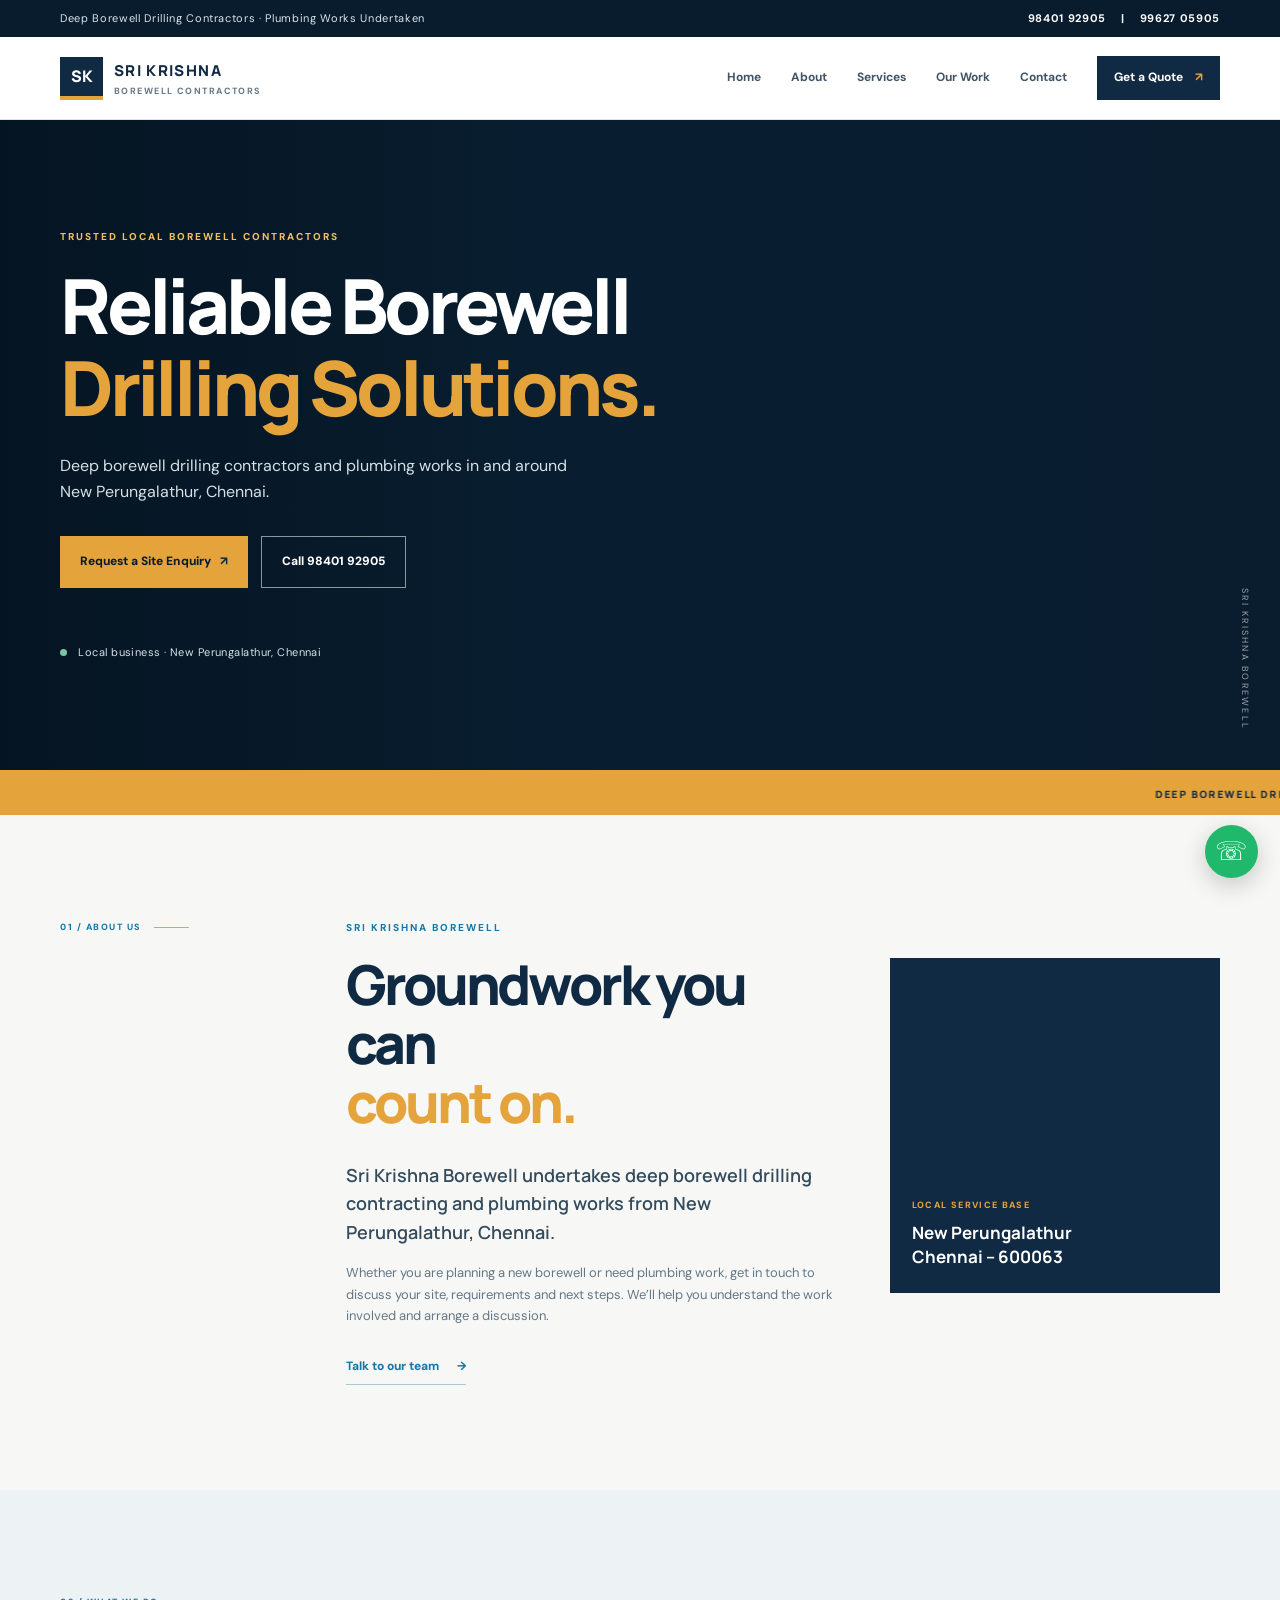
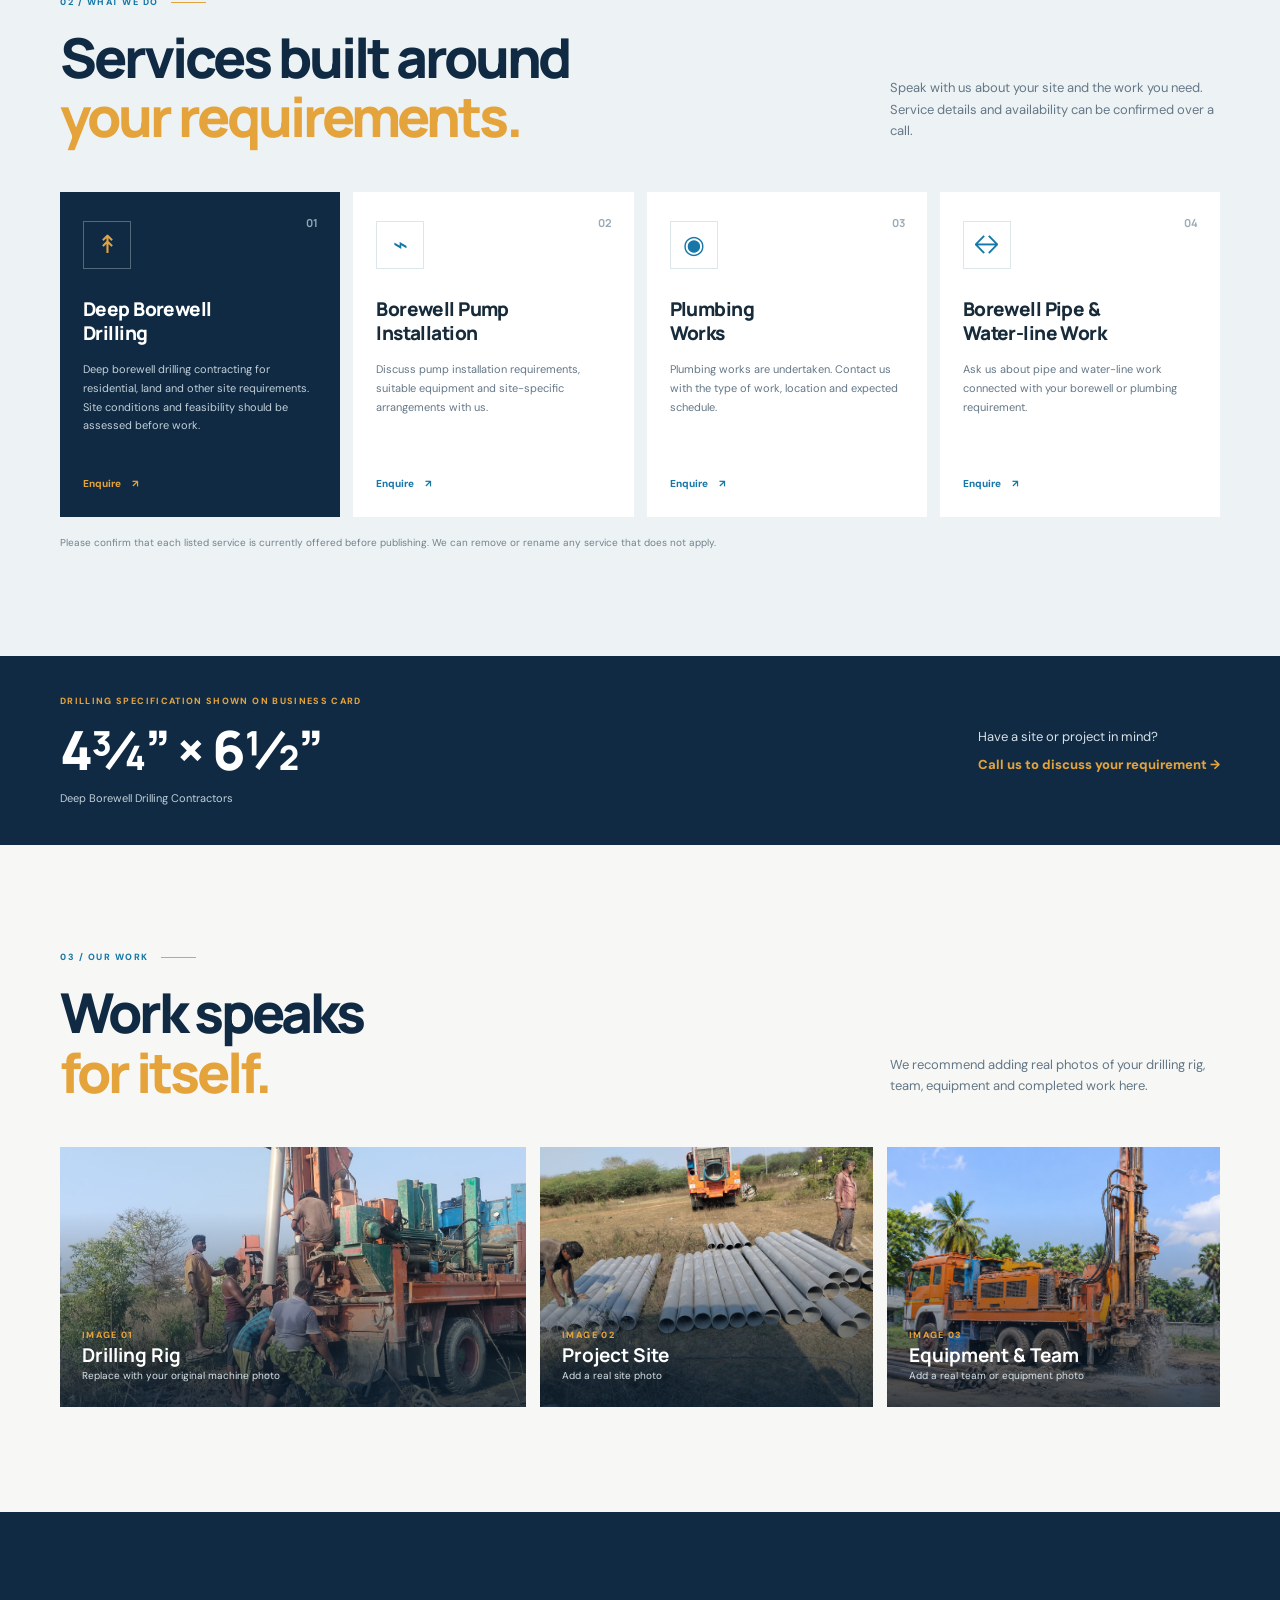
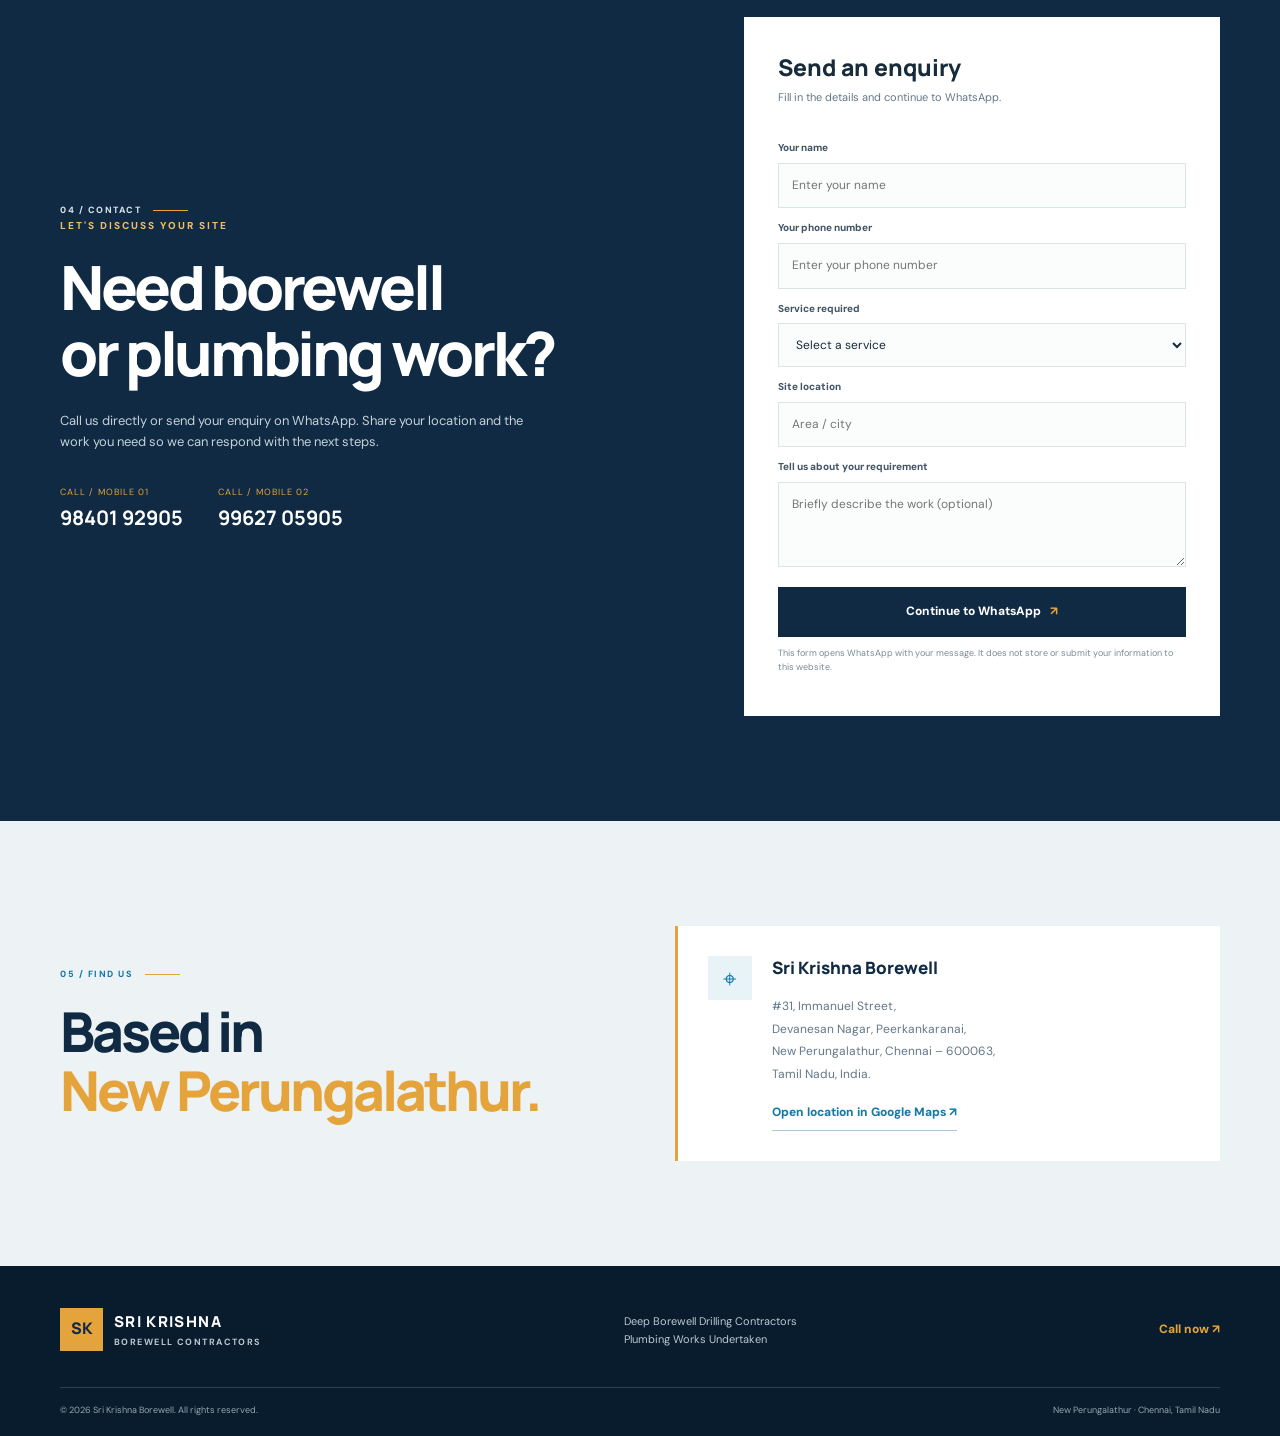
==== index.html @ 41a24feb "official website" ====
<!DOCTYPE html>
<html lang="en">
<head>
  <meta charset="UTF-8">
  <meta name="viewport" content="width=device-width, initial-scale=1.0">
  <meta name="theme-color" content="#102a43">
  <meta name="description" content="Sri Krishna Borewell - Deep borewell drilling contractors and plumbing works in New Perungalathur, Peerkankaranai and Chennai. Call 98401 92905 or 99627 05905.">
  <meta name="keywords" content="Krishna Borewell, borewell drilling, deep borewell drilling, plumbing works, New Perungalathur, Peerkankaranai, Chennai">
  <meta property="og:title" content="Sri Krishna Borewell | Deep Borewell Drilling Contractors">
  <meta property="og:description" content="Deep borewell drilling contractors and plumbing works in New Perungalathur, Chennai.">
  <meta property="og:type" content="website">
  <title>Sri Krishna Borewell | Borewell Drilling & Plumbing Works | Chennai</title>
  <link rel="preconnect" href="https://fonts.googleapis.com">
  <link rel="preconnect" href="https://fonts.gstatic.com" crossorigin>
  <link href="https://fonts.googleapis.com/css2?family=DM+Sans:wght@400;500;600;700&family=Manrope:wght@400;500;600;700;800&display=swap" rel="stylesheet">
  <link rel="stylesheet" href="style.css">
  <script type="application/ld+json">
  {
    "@context": "https://schema.org",
    "@type": "HomeAndConstructionBusiness",
    "name": "Sri Krishna Borewell",
    "telephone": ["+919840192905", "+919962705905"],
    "description": "Deep borewell drilling contractors. Plumbing works are undertaken.",
    "address": {
      "@type": "PostalAddress",
      "streetAddress": "#31, Immanuel Street, Devanesan Nagar, Peerkankaranai, New Perungalathur",
      "addressLocality": "Chennai",
      "postalCode": "600063",
      "addressRegion": "Tamil Nadu",
      "addressCountry": "IN"
    },
    "areaServed": ["New Perungalathur", "Peerkankaranai", "Chennai"]
  }
  </script>
</head>
<body>
  <div class="topbar">
    <div class="container topbar-inner">
      <span>Deep Borewell Drilling Contractors · Plumbing Works Undertaken</span>
      <div class="topbar-links">
        <a href="tel:+919840192905">98401 92905</a>
        <span aria-hidden="true">|</span>
        <a href="tel:+919962705905">99627 05905</a>
      </div>
    </div>
  </div>

  <header class="site-header">
    <div class="container nav-wrap">
      <a class="brand" href="#home" aria-label="Sri Krishna Borewell home">
        <span class="brand-mark">SK</span>
        <span class="brand-copy"><strong>SRI KRISHNA</strong><small>BOREWELL CONTRACTORS</small></span>
      </a>
      <button class="menu-toggle" id="menuToggle" aria-label="Open navigation menu" aria-expanded="false">
        <span></span><span></span><span></span>
      </button>
      <nav class="main-nav" id="mainNav">
        <a href="#home">Home</a>
        <a href="#about">About</a>
        <a href="#services">Services</a>
        <a href="#work">Our Work</a>
        <a href="#contact">Contact</a>
        <a class="nav-cta" href="#contact">Get a Quote <span>↗</span></a>
      </nav>
    </div>
  </header>

  <main>
    <section class="hero" id="home">
      <div class="hero-image" role="img" aria-label="Borewell drilling rig at a work site"></div>
      <div class="hero-overlay"></div>
      <div class="container hero-content">
        <p class="eyebrow light">TRUSTED LOCAL BOREWELL CONTRACTORS</p>
        <h1>Reliable Borewell<br><em>Drilling Solutions.</em></h1>
        <p class="hero-text">Deep borewell drilling contractors and plumbing works in and around New Perungalathur, Chennai.</p>
        <div class="hero-actions">
          <a class="btn btn-primary" href="#contact">Request a Site Enquiry <span>↗</span></a>
          <a class="btn btn-outline" href="tel:+919840192905">Call 98401 92905</a>
        </div>
        <div class="hero-note"><span class="status-dot"></span> Local business · New Perungalathur, Chennai</div>
      </div>
      <div class="hero-side-label">SRI KRISHNA BOREWELL</div>
    </section>

    <div class="ticker" aria-label="Business services">
      <marquee class="ticker-track" behavior="scroll" direction="left" scrollamount="5" onmouseover="this.stop();" onmouseout="this.start();">
        <span>DEEP BOREWELL DRILLING</span><b> ✳ </b><span>PLUMBING WORKS</span><b> ✳ </b><span>4¾” × 6½” DRILLING</span><b> ✳ </b>
        <span>LOCAL SERVICE · NEW PERUNGALATHUR</span><b> ✳ </b><span>DEEP BOREWELL DRILLING</span><b> ✳ </b><span>PLUMBING WORKS</span><b> ✳ </b>
      </marquee>
    </div>

    <section class="intro section-pad" id="about">
      <div class="container intro-grid">
        <div class="section-kicker"><span>01 / ABOUT US</span><i></i></div>
        <div class="intro-main">
          <p class="eyebrow">SRI KRISHNA BOREWELL</p>
          <h2>Groundwork you can<br><em>count on.</em></h2>
          <p class="lead">Sri Krishna Borewell undertakes deep borewell drilling contracting and plumbing works from New Perungalathur, Chennai.</p>
          <p class="body-copy">Whether you are planning a new borewell or need plumbing work, get in touch to discuss your site, requirements and next steps. We’ll help you understand the work involved and arrange a discussion.</p>
          <a class="text-link" href="#contact">Talk to our team <span>→</span></a>
        </div>
        <div class="intro-card">
          <div class="intro-card-image"></div>
          <div class="intro-card-caption"><span>LOCAL SERVICE BASE</span><strong>New Perungalathur<br>Chennai – 600063</strong></div>
        </div>
      </div>
    </section>

    <section class="services section-pad" id="services">
      <div class="container">
        <div class="section-heading">
          <div><div class="section-kicker"><span>02 / WHAT WE DO</span><i></i></div><h2>Services built around<br><em>your requirements.</em></h2></div>
          <p>Speak with us about your site and the work you need. Service details and availability can be confirmed over a call.</p>
        </div>
        <div class="service-grid">
          <article class="service-card service-feature">
            <div class="service-number">01</div><div class="service-icon">↟</div>
            <h3>Deep Borewell<br>Drilling</h3>
            <p>Deep borewell drilling contracting for residential, land and other site requirements. Site conditions and feasibility should be assessed before work.</p>
            <a href="#contact" aria-label="Enquire about deep borewell drilling">Enquire <span>↗</span></a>
          </article>
          <article class="service-card">
            <div class="service-number">02</div><div class="service-icon">⌁</div>
            <h3>Borewell Pump<br>Installation</h3>
            <p>Discuss pump installation requirements, suitable equipment and site-specific arrangements with us.</p>
            <a href="#contact" aria-label="Enquire about pump installation">Enquire <span>↗</span></a>
          </article>
          <article class="service-card">
            <div class="service-number">03</div><div class="service-icon">◉</div>
            <h3>Plumbing<br>Works</h3>
            <p>Plumbing works are undertaken. Contact us with the type of work, location and expected schedule.</p>
            <a href="#contact" aria-label="Enquire about plumbing works">Enquire <span>↗</span></a>
          </article>
          <article class="service-card">
            <div class="service-number">04</div><div class="service-icon">↔</div>
            <h3>Borewell Pipe &<br>Water-line Work</h3>
            <p>Ask us about pipe and water-line work connected with your borewell or plumbing requirement.</p>
            <a href="#contact" aria-label="Enquire about pipe and water-line work">Enquire <span>↗</span></a>
          </article>
        </div>
        <p class="service-disclaimer">Please confirm that each listed service is currently offered before publishing. We can remove or rename any service that does not apply.</p>
      </div>
    </section>

    <section class="spec-band">
      <div class="container spec-inner">
        <div><span class="spec-label">DRILLING SPECIFICATION SHOWN ON BUSINESS CARD</span><strong>4¾” × 6½”</strong><span class="spec-caption">Deep Borewell Drilling Contractors</span></div>
        <p>Have a site or project in mind?<br><a href="tel:+919840192905">Call us to discuss your requirement →</a></p>
      </div>
    </section>

    <section class="work section-pad" id="work">
      <div class="container">
        <div class="section-heading">
          <div><div class="section-kicker"><span>03 / OUR WORK</span><i></i></div><h2>Work speaks<br><em>for itself.</em></h2></div>
          <p>We recommend adding real photos of your drilling rig, team, equipment and completed work here.</p>
        </div>
        <div class="gallery-grid">
          <div class="gallery-item gallery-large"><img src="images/borewell-rig.jpg" alt="Sri Krishna Borewell drilling rig at a work site" onerror="this.style.display='none'"><div class="gallery-placeholder"><span>IMAGE 01</span><strong>Drilling Rig</strong><small>Replace with your original machine photo</small></div></div>
          <div class="gallery-item"><img src="images/site-work.jpg" alt="Borewell project site" onerror="this.style.display='none'"><div class="gallery-placeholder"><span>IMAGE 02</span><strong>Project Site</strong><small>Add a real site photo</small></div></div>
          <div class="gallery-item"><img src="images/team-equipment.jpg" alt="Team and borewell equipment" onerror="this.style.display='none'"><div class="gallery-placeholder"><span>IMAGE 03</span><strong>Equipment & Team</strong><small>Add a real team or equipment photo</small></div></div>
        </div>
      </div>
    </section>

    <section class="contact section-pad" id="contact">
      <div class="container contact-grid">
        <div class="contact-copy">
          <div class="section-kicker light-kicker"><span>04 / CONTACT</span><i></i></div>
          <p class="eyebrow light">LET'S DISCUSS YOUR SITE</p>
          <h2>Need borewell<br>or plumbing work?</h2>
          <p>Call us directly or send your enquiry on WhatsApp. Share your location and the work you need so we can respond with the next steps.</p>
          <div class="contact-phones">
            <a href="tel:+919840192905"><small>CALL / MOBILE 01</small><strong>98401 92905</strong></a>
            <a href="tel:+919962705905"><small>CALL / MOBILE 02</small><strong>99627 05905</strong></a>
          </div>
        </div>
        <div class="contact-panel">
          <h3>Send an enquiry</h3>
          <p>Fill in the details and continue to WhatsApp.</p>
          <form id="enquiryForm">
            <label for="customerName">Your name</label>
            <input id="customerName" name="customerName" type="text" placeholder="Enter your name" required>
            <label for="customerPhone">Your phone number</label>
            <input id="customerPhone" name="customerPhone" type="tel" inputmode="tel" placeholder="Enter your phone number" required>
            <label for="serviceType">Service required</label>
            <select id="serviceType" name="serviceType" required>
              <option value="">Select a service</option>
              <option>Deep borewell drilling</option>
              <option>Borewell pump installation</option>
              <option>Plumbing works</option>
              <option>Borewell pipe / water-line work</option>
              <option>Other / Need guidance</option>
            </select>
            <label for="siteLocation">Site location</label>
            <input id="siteLocation" name="siteLocation" type="text" placeholder="Area / city" required>
            <label for="message">Tell us about your requirement</label>
            <textarea id="message" name="message" rows="3" placeholder="Briefly describe the work (optional)"></textarea>
            <button class="btn btn-dark btn-full" type="submit">Continue to WhatsApp <span>↗</span></button>
            <small class="form-note">This form opens WhatsApp with your message. It does not store or submit your information to this website.</small>
            <p class="form-feedback" id="formFeedback" role="status" aria-live="polite"></p>
          </form>
        </div>
      </div>
    </section>

    <section class="location section-pad">
      <div class="container location-grid">
        <div><div class="section-kicker"><span>05 / FIND US</span><i></i></div><h2>Based in<br><em>New Perungalathur.</em></h2></div>
        <div class="address-card">
          <span class="address-icon">⌖</span>
          <div><strong>Sri Krishna Borewell</strong><p>#31, Immanuel Street,<br>Devanesan Nagar, Peerkankaranai,<br>New Perungalathur, Chennai – 600063,<br>Tamil Nadu, India.</p>
          <a class="text-link" href="https://www.google.com/maps/search/?api=1&query=31+Immanuel+Street+Devanesan+Nagar+Peerkankaranai+New+Perungalathur+Chennai+600063" target="_blank" rel="noopener">Open location in Google Maps ↗</a></div>
        </div>
      </div>
    </section>
  </main>

  <footer class="footer">
    <div class="container footer-main">
      <a class="brand brand-footer" href="#home"><span class="brand-mark">SK</span><span class="brand-copy"><strong>SRI KRISHNA</strong><small>BOREWELL CONTRACTORS</small></span></a>
      <p>Deep Borewell Drilling Contractors<br>Plumbing Works Undertaken</p>
      <a class="footer-call" href="tel:+919840192905">Call now ↗</a>
    </div>
    <div class="container footer-bottom"><span>© <span id="year"></span> Sri Krishna Borewell. All rights reserved.</span><span>New Perungalathur · Chennai, Tamil Nadu</span></div>
  </footer>

  <a class="floating-whatsapp" href="https://wa.me/919840192905?text=Hello%20Sri%20Krishna%20Borewell%2C%20I%20would%20like%20to%20enquire%20about%20your%20services." target="_blank" rel="noopener" aria-label="Chat with Sri Krishna Borewell on WhatsApp">☏</a>

  <script src="script.js"></script>
</body>
</html>
---- style.css ----
/* Sri Krishna Borewell | Brand palette: deep navy, water blue, warm amber, off-white */
:root {
  --navy: #102a43;
  --navy-deep: #091c2e;
  --blue: #1677a8;
  --blue-light: #e8f3f8;
  --amber: #e5a33b;
  --ink: #172b3a;
  --muted: #647786;
  --paper: #f7f8f6;
  --white: #fff;
  --line: #dce4e8;
  --font-body: "DM Sans", sans-serif;
  --font-heading: "Manrope", sans-serif;
}
* { box-sizing: border-box; }
html { scroll-behavior: smooth; scroll-padding-top: 90px; }
body { margin: 0; font-family: var(--font-body); color: var(--ink); background: var(--paper); line-height: 1.65; }
a { color: inherit; text-decoration: none; }
button, input, select, textarea { font: inherit; }
.container { width: min(1160px, calc(100% - 48px)); margin-inline: auto; }
.topbar { background: var(--navy-deep); color: #d8e5ec; font-size: 11px; letter-spacing: .06em; }
.topbar-inner, .topbar-links { display: flex; align-items: center; justify-content: space-between; gap: 15px; min-height: 37px; }
.topbar-links { color: var(--white); font-weight: 700; }
.site-header { position: sticky; top: 0; z-index: 20; background: rgba(255,255,255,.97); border-bottom: 1px solid var(--line); backdrop-filter: blur(12px); }
.nav-wrap { min-height: 82px; display: flex; justify-content: space-between; align-items: center; gap: 25px; }
.brand { display: inline-flex; align-items: center; gap: 11px; flex-shrink: 0; }
.brand-mark { width: 43px; height: 43px; display: grid; place-items: center; color: var(--white); background: var(--navy); font: 800 16px var(--font-heading); border-bottom: 4px solid var(--amber); }
.brand-copy { display: grid; line-height: 1.2; }
.brand-copy strong { color: var(--navy); font: 800 15px var(--font-heading); letter-spacing: .09em; }
.brand-copy small { color: var(--muted); font-size: 9px; font-weight: 700; letter-spacing: .16em; margin-top: 5px; }
.main-nav { display: flex; align-items: center; gap: 30px; font-size: 12px; font-weight: 700; color: #415565; }
.main-nav a:not(.nav-cta):hover { color: var(--blue); }
.nav-cta { padding: 12px 17px; background: var(--navy); color: white; }
.nav-cta span, .btn span { color: var(--amber); margin-left: 9px; }
.menu-toggle { display: none; border: 0; background: none; padding: 8px; }
.menu-toggle span { display: block; width: 24px; height: 2px; background: var(--navy); margin: 5px; }
.hero { min-height: 650px; position: relative; display: flex; align-items: center; overflow: hidden; background: var(--navy-deep); color: white; }
.hero-image { position: absolute; inset: 0; background: url("images/hero-borewell.jpg") center 55%/cover no-repeat; opacity: .56; }
.hero-overlay { position: absolute; inset: 0; background: linear-gradient(90deg, rgba(5,20,34,.96) 0%, rgba(8,31,49,.84) 48%, rgba(8,31,49,.22) 100%); }
.hero-content { position: relative; z-index: 1; padding-block: 100px; }
.eyebrow { color: var(--blue); font-size: 10px; font-weight: 800; letter-spacing: .2em; margin: 0 0 18px; }
.eyebrow.light { color: #f1bd66; }
.hero h1, h2 { font: 800 clamp(42px, 6vw, 76px)/1.08 var(--font-heading); letter-spacing: -.055em; margin: 0; }
.hero h1 em, h2 em { color: var(--amber); font-style: normal; }
.hero-text { max-width: 525px; color: #d5e0e6; font-size: 16px; margin: 25px 0 30px; }
.hero-actions { display: flex; gap: 13px; flex-wrap: wrap; }
.btn { display: inline-flex; justify-content: center; align-items: center; border: 0; padding: 15px 20px; min-height: 50px; font-size: 12px; font-weight: 800; cursor: pointer; transition: transform .2s, background .2s; }
.btn:hover { transform: translateY(-2px); }
.btn-primary { background: var(--amber); color: var(--navy-deep); }
.btn-primary span { color: var(--navy); }
.btn-outline { border: 1px solid rgba(255,255,255,.55); color: white; }
.hero-note { margin-top: 55px; color: #d6e1e7; font-size: 11px; letter-spacing: .04em; }
.status-dot { display: inline-block; width: 7px; height: 7px; background: #79c6a4; border-radius: 50%; margin-right: 8px; }
.hero-side-label { position: absolute; right: 28px; bottom: 40px; writing-mode: vertical-rl; color: rgba(255,255,255,.6); font-size: 9px; letter-spacing: .25em; }
.ticker { background: var(--amber); overflow: hidden; white-space: nowrap; color: var(--navy); }
.ticker-track { display: block; width: 100%; padding: 12px 0; font: 800 10px var(--font-heading); letter-spacing: .16em; }
.ticker-track b { font-size: 15px; }
.section-pad { padding: 105px 0; }
.intro-grid { display: grid; grid-template-columns: .65fr 1.35fr .9fr; gap: 48px; align-items: start; }
.section-kicker { display: flex; align-items: center; gap: 12px; color: var(--blue); font-size: 9px; font-weight: 800; letter-spacing: .17em; }
.section-kicker i { display: block; width: 35px; height: 1px; background: var(--amber); }
.intro-main h2, .section-heading h2, .location h2 { font-size: clamp(36px, 4.5vw, 55px); color: var(--navy); }
.lead { font: 600 18px/1.6 var(--font-heading); color: #344b5c; margin: 28px 0 15px; }
.body-copy { color: var(--muted); font-size: 13px; max-width: 570px; }
.text-link { display: inline-flex; gap: 18px; align-items: center; margin-top: 18px; color: var(--blue); font-size: 12px; font-weight: 800; border-bottom: 1px solid #a8c8d8; padding-bottom: 7px; }
.intro-card { margin-top: 38px; background: var(--navy); color: white; }
.intro-card-image { height: 220px; background: url("images/rig-detail.jpg") center/cover no-repeat; }
.intro-card-caption { padding: 20px 22px 23px; display: grid; gap: 8px; }
.intro-card-caption span, .spec-label { color: var(--amber); font-size: 9px; font-weight: 800; letter-spacing: .15em; }
.intro-card-caption strong { font: 700 17px/1.45 var(--font-heading); }
.services { background: #edf3f5; }
.section-heading { display: flex; justify-content: space-between; align-items: end; gap: 35px; margin-bottom: 45px; }
.section-heading h2 { margin-top: 18px; }
.section-heading > p { max-width: 330px; margin: 0 0 5px; color: var(--muted); font-size: 13px; }
.service-grid { display: grid; grid-template-columns: repeat(4, 1fr); gap: 13px; }
.service-card { position: relative; min-height: 325px; background: white; padding: 26px 23px; border-top: 3px solid transparent; transition: transform .25s, box-shadow .25s; }
.service-card:hover { transform: translateY(-5px); box-shadow: 0 18px 40px rgba(16,42,67,.09); border-top-color: var(--amber); }
.service-feature { background: var(--navy); color: white; }
.service-number { position: absolute; top: 20px; right: 22px; color: #9aabb6; font: 700 11px var(--font-heading); }
.service-feature .service-number { color: #91a7b7; }
.service-icon { display: grid; place-items: center; width: 48px; height: 48px; border: 1px solid #dce7eb; color: var(--blue); font-size: 25px; margin-bottom: 28px; }
.service-feature .service-icon { border-color: #52697a; color: var(--amber); }
.service-card h3 { font: 800 19px/1.3 var(--font-heading); letter-spacing: -.03em; margin: 0 0 14px; }
.service-card p { font-size: 11px; color: var(--muted); line-height: 1.7; }
.service-feature p { color: #c1d0d9; }
.service-card a { position: absolute; bottom: 24px; left: 23px; color: var(--blue); font-size: 10px; font-weight: 800; }
.service-feature a { color: var(--amber); }
.service-card a span { margin-left: 9px; }
.service-disclaimer { color: #72828c; font-size: 10px; margin: 18px 0 0; }
.spec-band { background: var(--navy); color: white; padding: 38px 0; }
.spec-inner { display: flex; justify-content: space-between; align-items: center; gap: 25px; }
.spec-inner > div { display: grid; }
.spec-inner strong { font: 800 clamp(35px, 5vw, 54px) var(--font-heading); letter-spacing: -.04em; margin: 3px 0; }
.spec-caption { color: #c0d0da; font-size: 11px; }
.spec-inner > p { margin: 0; font-size: 13px; color: #d7e1e7; }
.spec-inner > p a { display: inline-block; margin-top: 7px; color: var(--amber); font-weight: 800; }
.work { background: var(--paper); }
.gallery-grid { display: grid; grid-template-columns: 1.4fr 1fr 1fr; gap: 14px; }
.gallery-item { min-height: 260px; position: relative; background: #dbe5e9; overflow: hidden; }
.gallery-item img { position: absolute; inset: 0; width: 100%; height: 100%; object-fit: cover; }
.gallery-placeholder { position: absolute; inset: 0; display: flex; flex-direction: column; justify-content: end; padding: 22px; background: linear-gradient(0deg, rgba(9,28,46,.8), transparent 75%); color: white; }
.gallery-placeholder span { color: var(--amber); font-size: 9px; font-weight: 800; letter-spacing: .15em; }
.gallery-placeholder strong { font: 700 19px var(--font-heading); }
.gallery-placeholder small { color: #d8e3e8; font-size: 10px; }
.contact { background: var(--navy); color: white; }
.contact-grid { display: grid; grid-template-columns: 1fr .8fr; gap: 90px; align-items: center; }
.light-kicker { color: #d7e2e9; }
.contact-copy h2 { margin-top: 20px; font-size: clamp(40px, 5vw, 61px); }
.contact-copy > p:not(.eyebrow) { color: #c4d1d9; max-width: 470px; font-size: 13px; margin: 24px 0 32px; }
.contact-phones { display: flex; gap: 35px; flex-wrap: wrap; }
.contact-phones a { display: grid; gap: 4px; }
.contact-phones small { color: var(--amber); font-size: 9px; letter-spacing: .12em; }
.contact-phones strong { font: 700 20px var(--font-heading); }
.contact-panel { background: white; color: var(--ink); padding: 34px; }
.contact-panel h3 { font: 800 23px var(--font-heading); margin: 0; }
.contact-panel > p { color: var(--muted); font-size: 11px; margin: 5px 0 22px; }
.contact-panel form { display: grid; }
.contact-panel label { font-size: 10px; font-weight: 800; margin: 12px 0 6px; color: #415565; }
.contact-panel input, .contact-panel select, .contact-panel textarea { width: 100%; padding: 12px 13px; border: 1px solid var(--line); background: #fbfcfc; color: var(--ink); outline: none; font-size: 12px; border-radius: 0; }
.contact-panel input:focus, .contact-panel select:focus, .contact-panel textarea:focus { border-color: var(--blue); }
.contact-panel textarea { resize: vertical; }
.btn-dark { background: var(--navy); color: white; margin-top: 20px; }
.btn-full { width: 100%; }
.form-note { display: block; color: #7b8b95; font-size: 9px; line-height: 1.5; margin-top: 10px; }
.form-feedback { font-size: 11px; color: #b04b36; margin: 8px 0 0; }
.location { background: #edf3f5; }
.location-grid { display: grid; grid-template-columns: 1fr 1fr; gap: 70px; align-items: center; }
.location h2 { margin-top: 20px; }
.address-card { display: flex; gap: 20px; padding: 30px; background: white; border-left: 3px solid var(--amber); }
.address-icon { display: grid; place-items: center; width: 44px; height: 44px; flex-shrink: 0; background: var(--blue-light); color: var(--blue); font-size: 24px; }
.address-card strong { font: 800 17px var(--font-heading); color: var(--navy); }
.address-card p { color: var(--muted); font-size: 12px; line-height: 1.9; }
.address-card .text-link { margin-top: 5px; }
.footer { background: var(--navy-deep); color: white; padding: 35px 0 18px; }
.footer-main { display: flex; align-items: center; justify-content: space-between; gap: 25px; padding-bottom: 28px; }
.brand-footer .brand-copy strong { color: white; }
.brand-footer .brand-copy small { color: #b9c8d1; }
.brand-footer .brand-mark { background: var(--amber); color: var(--navy); }
.footer-main > p { color: #b9c8d1; font-size: 11px; }
.footer-call { color: var(--amber); font-size: 12px; font-weight: 800; }
.footer-bottom { border-top: 1px solid #294052; padding-top: 15px; display: flex; justify-content: space-between; gap: 20px; color: #93a7b4; font-size: 9px; }
.floating-whatsapp { position: fixed; right: 22px; bottom: 22px; z-index: 30; width: 53px; height: 53px; display: grid; place-items: center; border-radius: 50%; background: #20b96b; color: white; font-size: 26px; box-shadow: 0 7px 25px rgba(0,0,0,.2); }
@media (max-width: 900px) {
  .main-nav { gap: 16px; }
  .intro-grid { grid-template-columns: .5fr 1.5fr; }
  .intro-card { grid-column: 2; margin-top: 0; }
  .service-grid { grid-template-columns: repeat(2, 1fr); }
  .contact-grid { gap: 40px; }
}
@media (max-width: 680px) {
  .container { width: min(100% - 34px, 540px); }
  .topbar-inner { justify-content: center; flex-wrap: wrap; padding: 8px 0; text-align: center; gap: 3px 12px; }
  .topbar-inner > span { width: 100%; font-size: 9px; }
  .topbar-links { font-size: 10px; }
  .nav-wrap { min-height: 70px; }
  .menu-toggle { display: block; }
  .main-nav { display: none; position: absolute; top: 70px; left: 0; right: 0; padding: 18px 25px 24px; background: white; border-bottom: 1px solid var(--line); flex-direction: column; align-items: stretch; gap: 0; }
  .main-nav.open { display: flex; }
  .main-nav a { padding: 12px 0; }
  .main-nav .nav-cta { text-align: center; margin-top: 8px; padding: 13px; }
  .hero { min-height: 610px; }
  .hero-content { padding-block: 75px; }
  .hero h1 { font-size: clamp(43px, 12vw, 62px); }
  .hero-text { font-size: 14px; }
  .hero-note { margin-top: 38px; }
  .hero-side-label { display: none; }
  .section-pad { padding: 72px 0; }
  .intro-grid { grid-template-columns: 1fr; gap: 24px; }
  .intro-card { grid-column: auto; margin-top: 10px; }
  .intro-card-image { height: 190px; }
  .section-heading { display: block; margin-bottom: 30px; }
  .section-heading > p { margin-top: 20px; }
  .service-grid { grid-template-columns: 1fr; }
  .service-card { min-height: 285px; }
  .spec-inner { display: block; }
  .spec-inner > p { margin-top: 25px; }
  .gallery-grid { grid-template-columns: 1fr 1fr; }
  .gallery-large { grid-column: 1 / -1; }
  .gallery-item { min-height: 210px; }
  .contact-grid, .location-grid { grid-template-columns: 1fr; gap: 35px; }
  .contact-panel { padding: 25px 20px; }
  .contact-phones { gap: 20px; }
  .contact-phones strong { font-size: 18px; }
  .address-card { padding: 22px 18px; }
  .footer-main { align-items: flex-start; flex-direction: column; gap: 15px; }
  .footer-bottom { flex-direction: column; gap: 6px; }
}
@media (prefers-reduced-motion: reduce) {
  html { scroll-behavior: auto; }
  *, *::before, *::after { transition-duration: .01ms !important; }
}
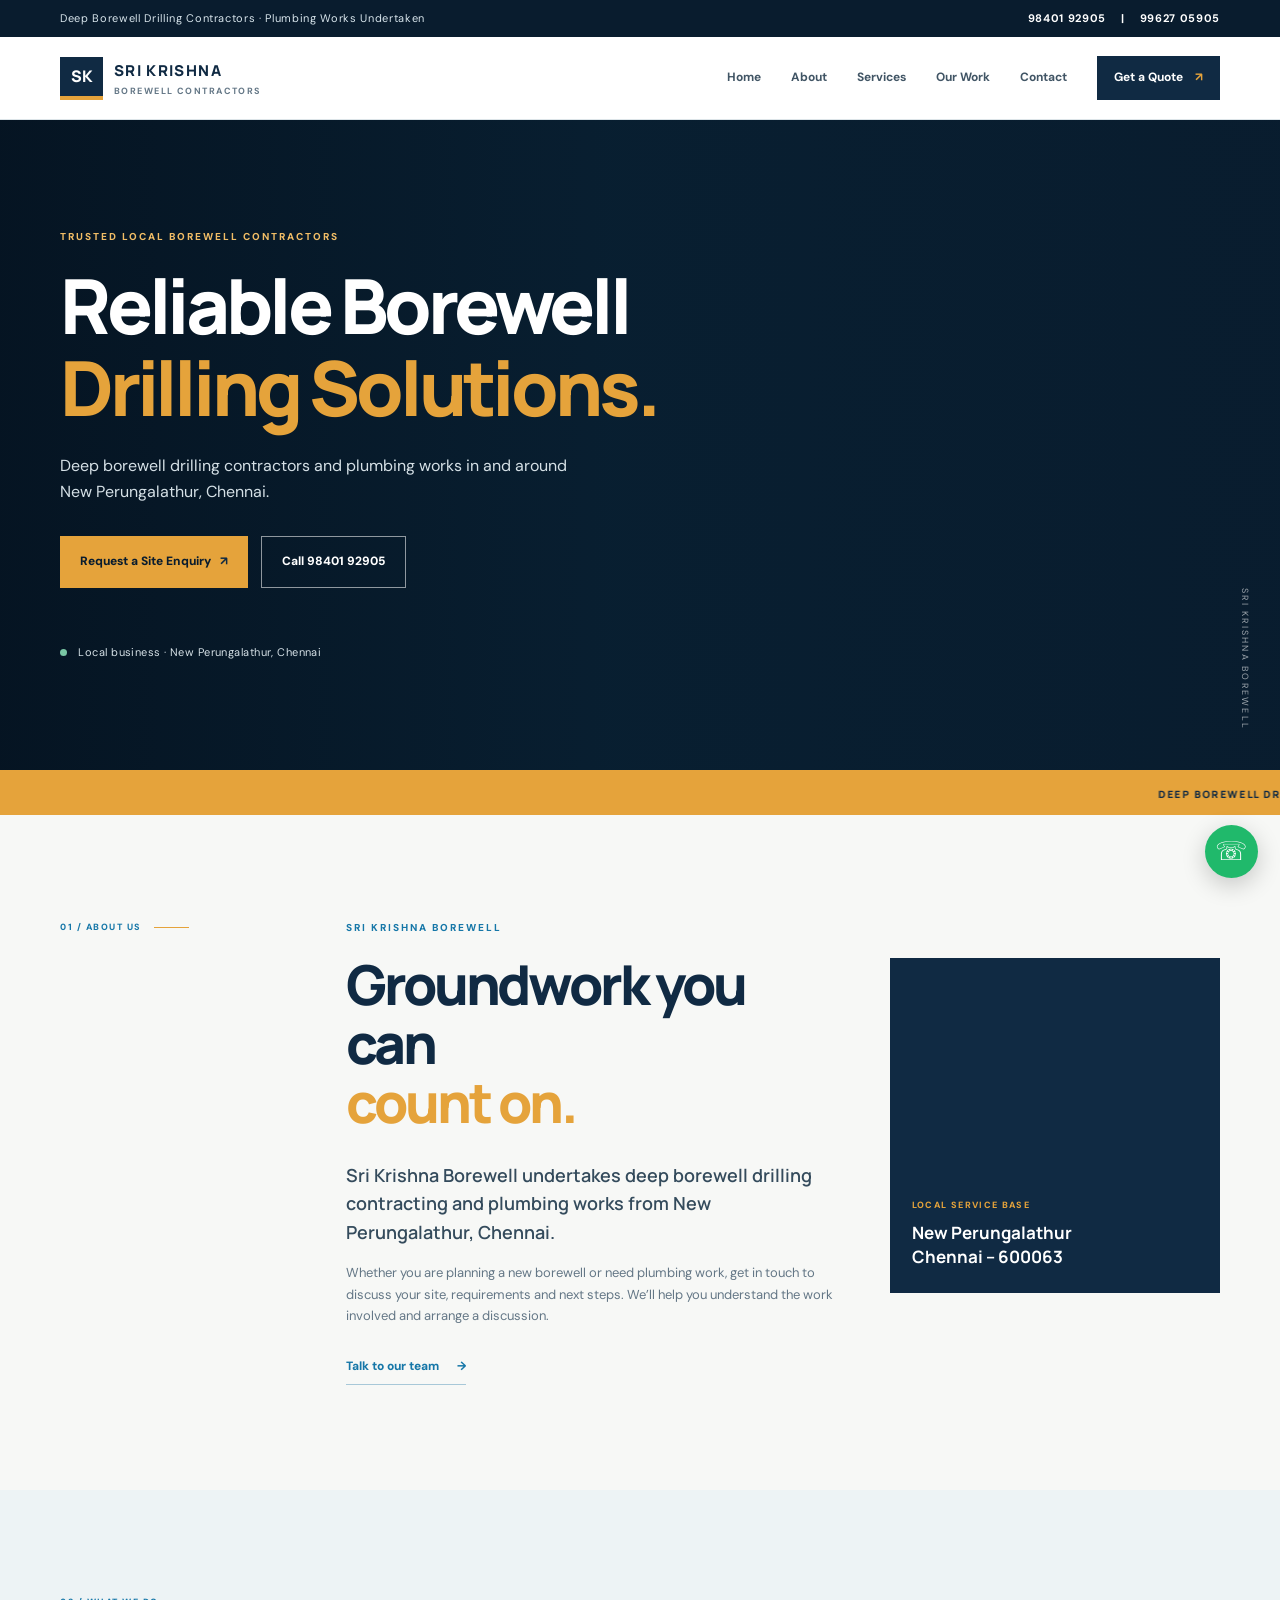
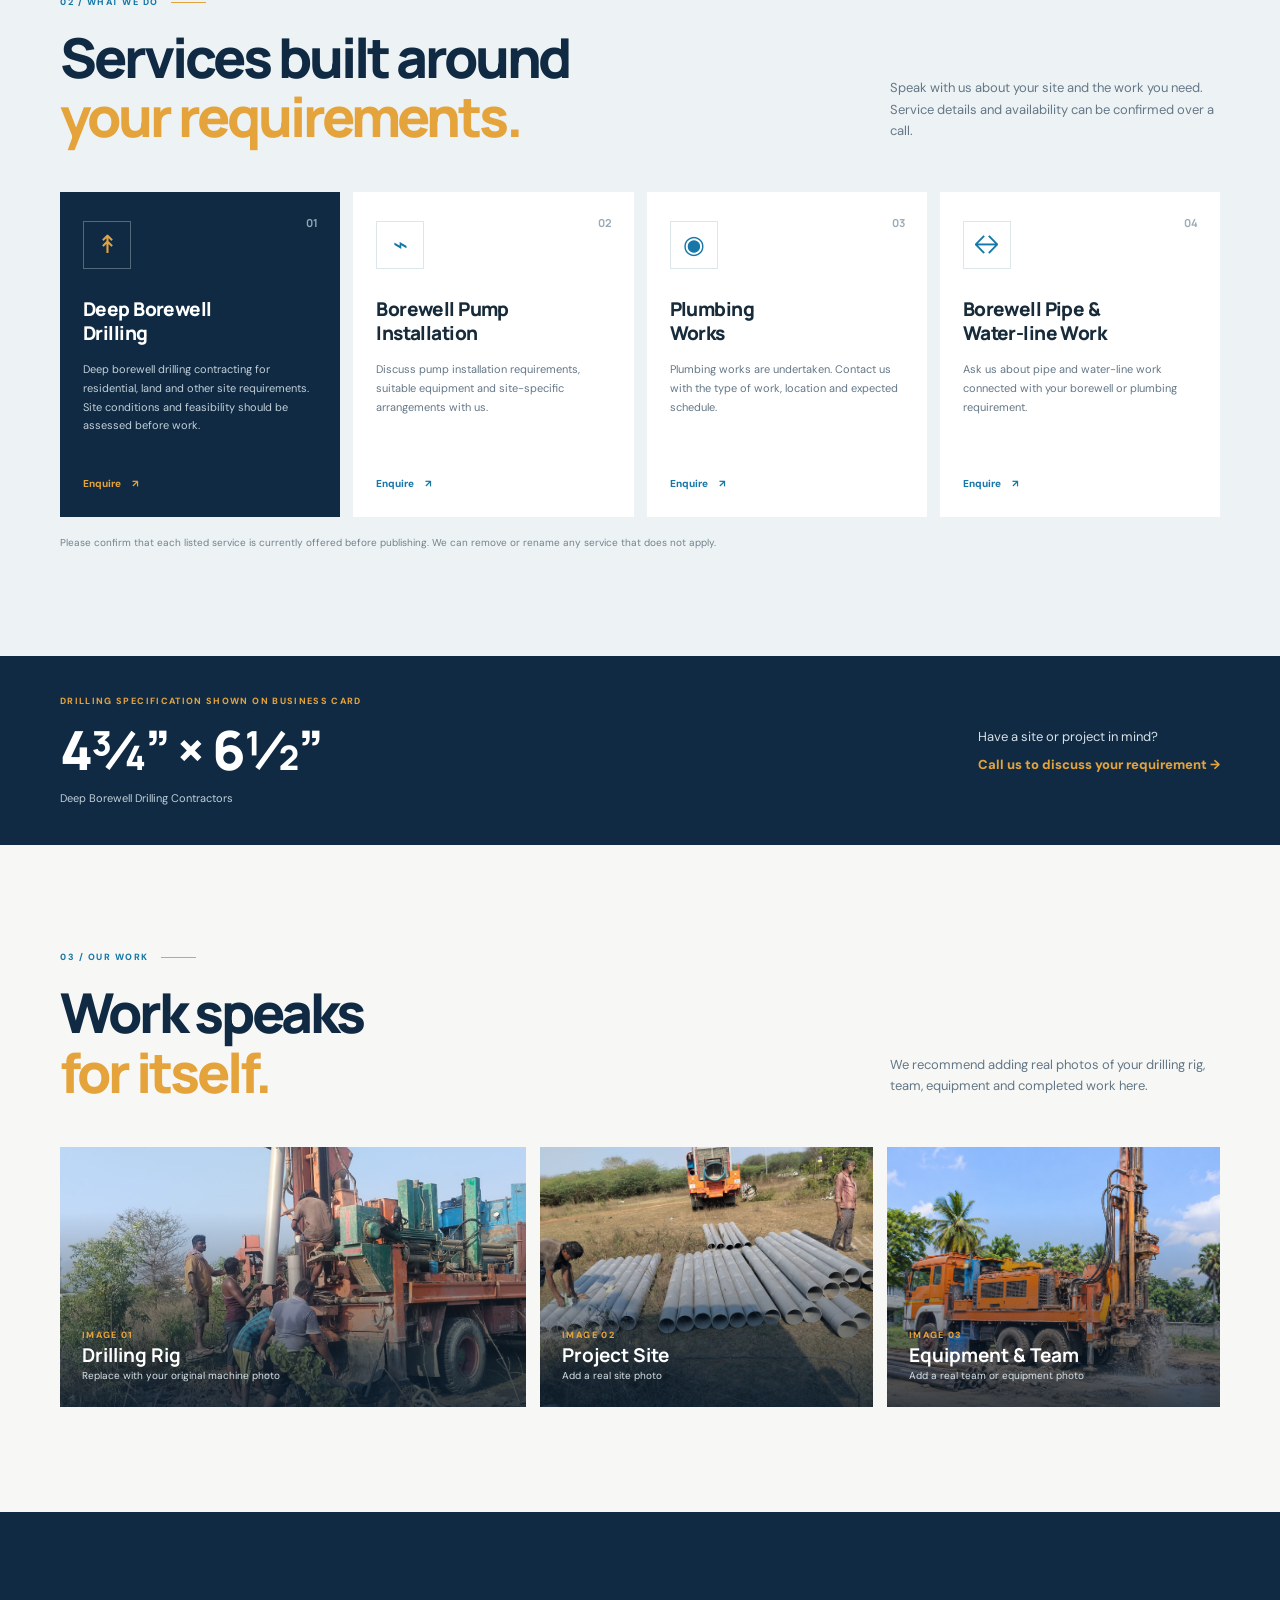
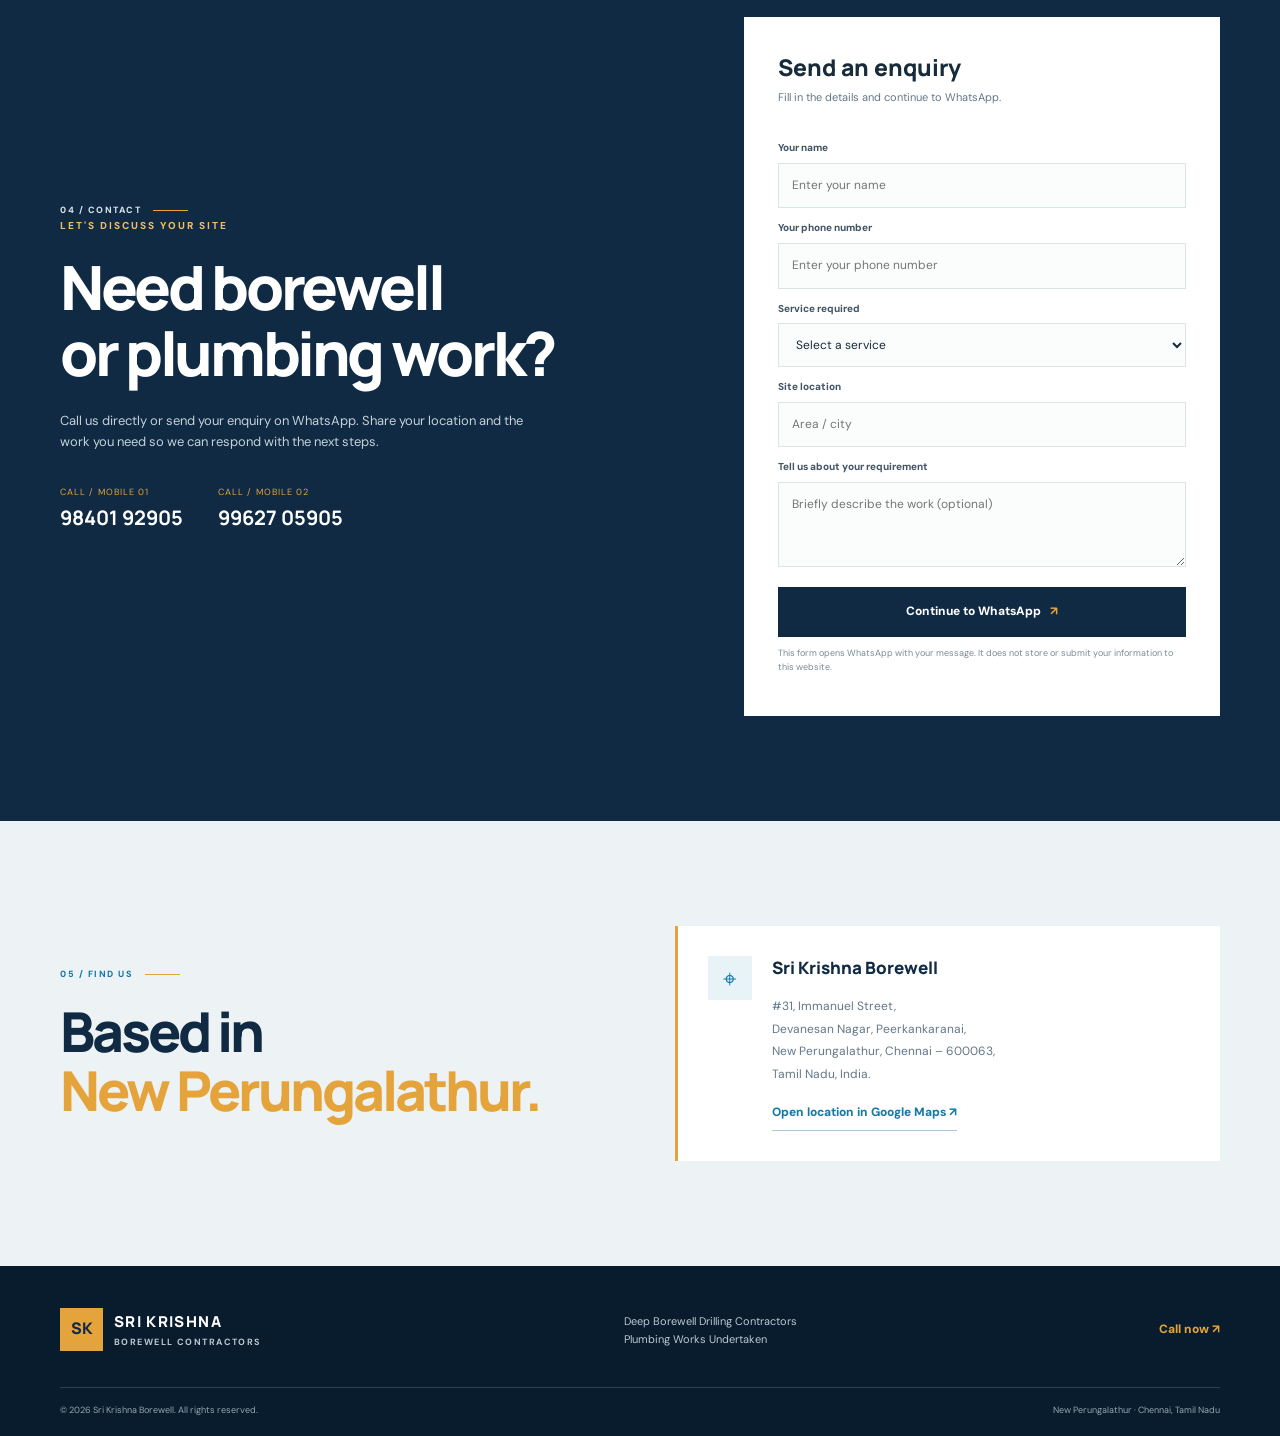
==== commit f3bf39ef: "Updated" ====
--- a/index.html
+++ b/index.html
@@ -2,6 +2,7 @@
 <html lang="en">
 <head>
   <meta charset="UTF-8">
+  <meta name="google-site-verification" content="Scs4nOWjyB1s1-B9SIKjLFcZvH0jyHFbq8OcyWR2-8g" />
   <meta name="viewport" content="width=device-width, initial-scale=1.0">
   <meta name="theme-color" content="#102a43">
   <meta name="description" content="Sri Krishna Borewell - Deep borewell drilling contractors and plumbing works in New Perungalathur, Peerkankaranai and Chennai. Call 98401 92905 or 99627 05905.">
